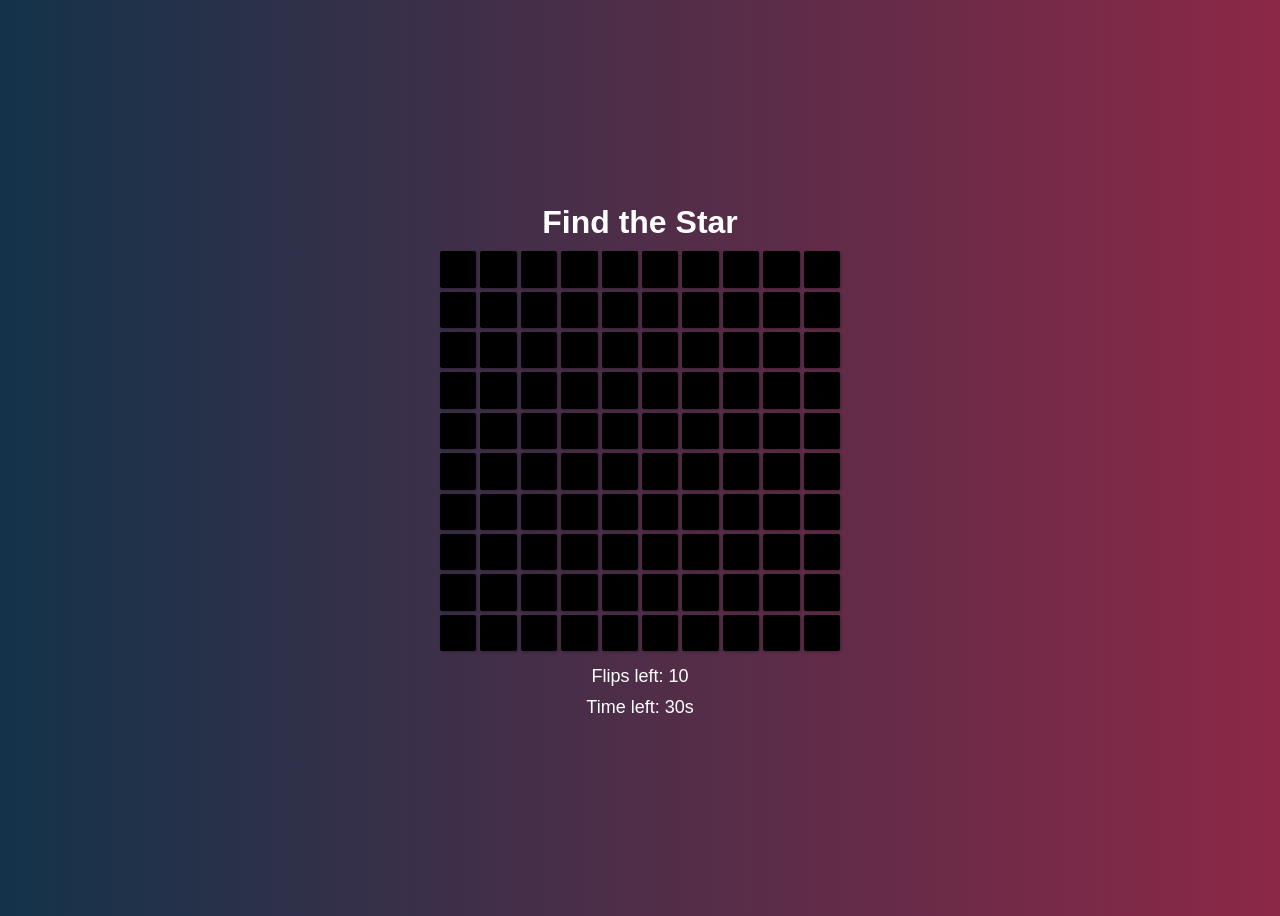
==== index.html @ d3c87df3 "Add initial HTML structure for Flip the Tile Game" ====
<!DOCTYPE html>
<html lang="en">
<head>
  <meta charset="UTF-8" />
  <meta name="viewport" content="width=device-width, initial-scale=1.0" />
  <title>Flip the Tile Game - Strategic Edition</title>
  <link rel="stylesheet" href="styles.css" />
  <script src="app.js" defer></script>
</head>
<body>
  <h1>Find the Star</h1>
  <div id="game-board"></div>
  <div id="status">Flips left: 10</div>
  <div id="timer">Time left: 30s</div>
  <div id="hint"></div> <!-- Hint Area -->
  <button id="replay">Play Again</button>

  <audio id="flip-sound" src="sounds/coin-flip.mp3"></audio>
  <audio id="star-sound" src="sounds/shine.mp3"></audio>
  <audio id="fail-sound" src="sounds/error.mp3"></audio>

</body>
</html>
---- styles.css ----
body {
    font-family: Geneva, Verdana, sans-serif;
    background: linear-gradient(to right, #13334a, #8c2847);
    display: flex;
    flex-direction: column;
    align-items: center;
    justify-content: center; 
    min-height: 100vh;         
    padding: 20px;
    color: #333;
    box-sizing: border-box;
}
h1{
    margin-bottom: 10px; 
    color: white;
}

#game-board{
    display: grid;
    grid-template-columns: repeat(10, 1fr);
    gap: 4px;
    margin-bottom: 10px;
    width: 100%;
    max-width: 400px;
}

.tile{
    aspect-ratio: 1;
    background-color: black;
    display: flex;
    align-items: center;
    justify-content: center;
    cursor: pointer;
    font-weight: bold;
    color: #333;
    border-radius: 2px;
    box-shadow: 1px 1px 3px rgba(0,0,0,0.3);
    transition: all 0.2s ease;
    font-size: 16px;
}

.tile:hover{
    transform: scale(1.05);
  }

.flipped{
    background-color: white;
    cursor: default;
    color: #333;
}
  
.green-tile.flipped { background-color: #a8e6a1; }
.blue-tile.flipped { background-color: #add8e6; }
.star-glow {
    background-color: gold !important;
    animation: glow 1s ease infinite alternate;
}
  
@keyframes glow{
    from { box-shadow: 0 0 5px gold; }
    to { box-shadow: 0 0 15px gold; }
}
  
#status, #timer{
    font-size: 18px;
    margin: 5px;
    color: white;
}
  
#replay {
    display: none;
    padding: 10px 20px;
    background-color: #007bff;
    color: white;
    border: none;
    border-radius: 5px;
    cursor: pointer;
    margin-top: 10px;
  }
  
#replay:hover {
    background-color: #0056b3;
  }
  
#hint {
    font-size: 16px;
    margin-top: 10px;
    color: white;
  }

@media (max-width: 500px) {
    #game-board {
      max-width: 90vw;
      grid-template-columns: repeat(10, 1fr);
    }
}
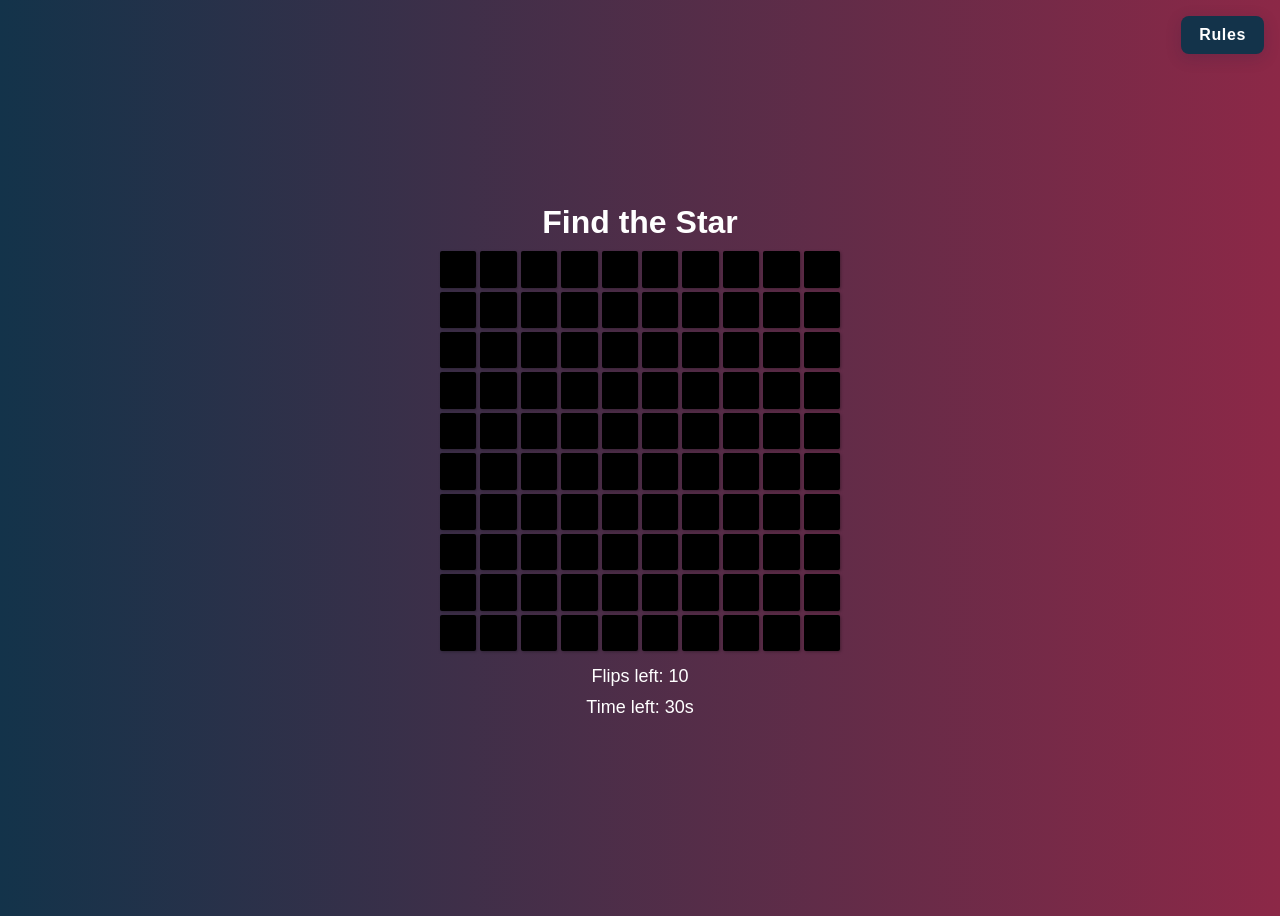
==== commit 33c1284b: "Refactored CSS and updated modal behavior" ====
--- a/index.html
+++ b/index.html
@@ -9,6 +9,27 @@
 </head>
 <body>
   <h1>Find the Star</h1>
+  
+  <!-- Rules Button and Modal -->
+  <button id="rules-btn" class="rules-btn" aria-label="Show Rules">Rules</button>
+
+  <div id="rules-modal" class="rules-modal">
+    <div class="rules-modal-content">
+      <button id="close-rules" class="close-rules" aria-label="Close Rules">×</button>
+      <h2>How to Play</h2>
+      <ul>
+        <li>Flip tiles to find the hidden <strong>star</strong>.</li>
+        <li>You have <strong>10 flips</strong> and <strong>30 seconds</strong> to find it.</li>
+        <li>Each tile flip reveals a hint showing the distance to the star.</li>
+        <li><strong>Green tiles</strong> also flip their adjacent top, bottom, left, and right tiles.</li>
+        <li><strong>Blue tiles</strong> also flip their diagonal neighbors.</li>
+        <li>Use logic and hints to narrow down the star's location.</li>
+        <li>Click <strong>"Play Again"</strong> to restart the game.</li>
+        <li>Good luck!</li>
+      </ul>
+    </div>
+  </div>
+
   <div id="game-board"></div>
   <div id="status">Flips left: 10</div>
   <div id="timer">Time left: 30s</div>
--- a/styles.css
+++ b/styles.css
@@ -1,96 +1,207 @@
 body {
-    font-family: Geneva, Verdana, sans-serif;
-    background: linear-gradient(to right, #13334a, #8c2847);
-    display: flex;
-    flex-direction: column;
-    align-items: center;
-    justify-content: center; 
-    min-height: 100vh;         
-    padding: 20px;
-    color: #333;
-    box-sizing: border-box;
-}
-h1{
-    margin-bottom: 10px; 
-    color: white;
-}
-
-#game-board{
-    display: grid;
+  font-family: Geneva, Verdana, sans-serif;
+  background: linear-gradient(to right, #13334a, #8c2847);
+  display: flex;
+  flex-direction: column;
+  align-items: center;
+  justify-content: center;
+  min-height: 100vh;
+  padding: 20px;
+  color: #333;
+  box-sizing: border-box;
+}
+
+h1 {
+  margin-bottom: 10px;
+  color: white;
+}
+
+#game-board {
+  display: grid;
+  grid-template-columns: repeat(10, 1fr);
+  gap: 4px;
+  margin-bottom: 10px;
+  width: 100%;
+  max-width: 400px;
+}
+
+.tile {
+  aspect-ratio: 1;
+  background-color: black;
+  display: flex;
+  align-items: center;
+  justify-content: center;
+  cursor: pointer;
+  font-weight: bold;
+  color: #333;
+  border-radius: 2px;
+  box-shadow: 1px 1px 3px rgba(0, 0, 0, 0.3);
+  transition: all 0.2s ease;
+  font-size: 16px;
+}
+
+.tile:hover {
+  transform: scale(1.05);
+}
+
+.flipped {
+  background-color: white;
+  cursor: default;
+  color: #333;
+}
+
+.green-tile.flipped {
+  background-color: #a8e6a1;
+}
+
+.blue-tile.flipped {
+  background-color: #add8e6;
+}
+
+.star-glow {
+  background-color: gold !important;
+  animation: glow 1s ease infinite alternate;
+}
+
+@keyframes glow {
+  from { box-shadow: 0 0 5px gold; }
+  to { box-shadow: 0 0 15px gold; }
+}
+
+#status, #timer, #hint {
+  font-size: 18px;
+  margin: 5px;
+  color: white;
+}
+
+#replay {
+  padding: 10px 18px;
+  font-size: 1rem;
+  border-radius: 8px;
+  border: none;
+  background: #13334a;
+  color: #fff;
+  box-shadow: 0 4px 16px rgba(20, 30, 60, 0.18);
+  font-weight: 600;
+  letter-spacing: 0.04em;
+  transition: background 0.2s, transform 0.15s;
+  outline: none;
+}
+
+#replay:hover {
+  background-color: #8c2847;
+}
+
+/* Rules Button */
+.rules-btn {
+  position: fixed;
+  top: 16px;
+  right: 16px;
+  z-index: 1000;
+  padding: 10px 18px;
+  font-size: 1rem;
+  border-radius: 8px;
+  border: none;
+  background: #13334a;
+  color: #fff;
+  box-shadow: 0 4px 16px rgba(20, 30, 60, 0.18);
+  font-weight: 600;
+  letter-spacing: 0.04em;
+  transition: background 0.2s, transform 0.15s;
+  outline: none;
+}
+
+.rules-btn:hover,
+.rules-btn:focus {
+  transform: translateY(-2px) scale(1.04);
+  box-shadow: 0 6px 24px rgba(140, 40, 71, 0.18);
+}
+
+.rules-modal {
+  display: none;
+  position: fixed;
+  top: 0;
+  left: 0;
+  width: 100vw;
+  height: 100vh;
+  background: rgba(19, 51, 74, 0.82);
+  z-index: 2000;
+  align-items: center;
+  justify-content: center;
+  animation: modalFadeIn 0.3s;
+}
+
+@keyframes modalFadeIn {
+  from { opacity: 0; }
+  to { opacity: 1; }
+}
+
+.rules-modal-content {
+  background: linear-gradient(120deg, #13334a 80%, #8c2847 100%);
+  color: #fff;
+  border-radius: 18px;
+  box-shadow: 0 8px 32px rgba(19, 51, 74, 0.25);
+  padding: 32px 28px 24px;
+  max-width: 370px;
+  width: 90vw;
+  position: relative;
+  animation: modalPopIn 0.25s;
+}
+
+@keyframes modalPopIn {
+  from { transform: scale(0.95); opacity: 0; }
+  to { transform: scale(1); opacity: 1; }
+}
+
+.close-rules {
+  position: absolute;
+  top: 14px;
+  right: 18px;
+  background: none;
+  border: none;
+  font-size: 2rem;
+  color: #ffd700;
+  cursor: pointer;
+  transition: color 0.18s;
+}
+
+.close-rules:hover,
+.close-rules:focus {
+  color: #fff;
+}
+
+.rules-modal-content h2 {
+  margin-top: 0;
+  margin-bottom: 12px;
+  font-size: 1.35rem;
+  color: #ffd700;
+  letter-spacing: 0.02em;
+  font-weight: 700;
+}
+
+.rules-modal-content ul {
+  padding-left: 1.3em;
+  font-size: 1.04rem;
+  line-height: 1.6;
+  color: #f5f5f5;
+}
+
+.rules-modal-content li {
+  margin-bottom: 7px;
+}
+
+.rules-modal-content strong {
+  color: #ffd700;
+}
+
+@media (max-width: 500px) {
+  #game-board {
+    max-width: 90vw;
     grid-template-columns: repeat(10, 1fr);
-    gap: 4px;
-    margin-bottom: 10px;
-    width: 100%;
-    max-width: 400px;
-}
-
-.tile{
-    aspect-ratio: 1;
-    background-color: black;
-    display: flex;
-    align-items: center;
-    justify-content: center;
-    cursor: pointer;
-    font-weight: bold;
-    color: #333;
-    border-radius: 2px;
-    box-shadow: 1px 1px 3px rgba(0,0,0,0.3);
-    transition: all 0.2s ease;
-    font-size: 16px;
-}
-
-.tile:hover{
-    transform: scale(1.05);
   }
 
-.flipped{
-    background-color: white;
-    cursor: default;
-    color: #333;
-}
-  
-.green-tile.flipped { background-color: #a8e6a1; }
-.blue-tile.flipped { background-color: #add8e6; }
-.star-glow {
-    background-color: gold !important;
-    animation: glow 1s ease infinite alternate;
-}
-  
-@keyframes glow{
-    from { box-shadow: 0 0 5px gold; }
-    to { box-shadow: 0 0 15px gold; }
-}
-  
-#status, #timer{
-    font-size: 18px;
-    margin: 5px;
-    color: white;
-}
-  
-#replay {
-    display: none;
-    padding: 10px 20px;
-    background-color: #007bff;
-    color: white;
-    border: none;
-    border-radius: 5px;
-    cursor: pointer;
-    margin-top: 10px;
+  .rules-modal-content {
+    padding: 18px 8vw 16px;
+    max-width: 98vw;
   }
-  
-#replay:hover {
-    background-color: #0056b3;
-  }
-  
-#hint {
-    font-size: 16px;
-    margin-top: 10px;
-    color: white;
-  }
-
-@media (max-width: 500px) {
-    #game-board {
-      max-width: 90vw;
-      grid-template-columns: repeat(10, 1fr);
-    }
 }
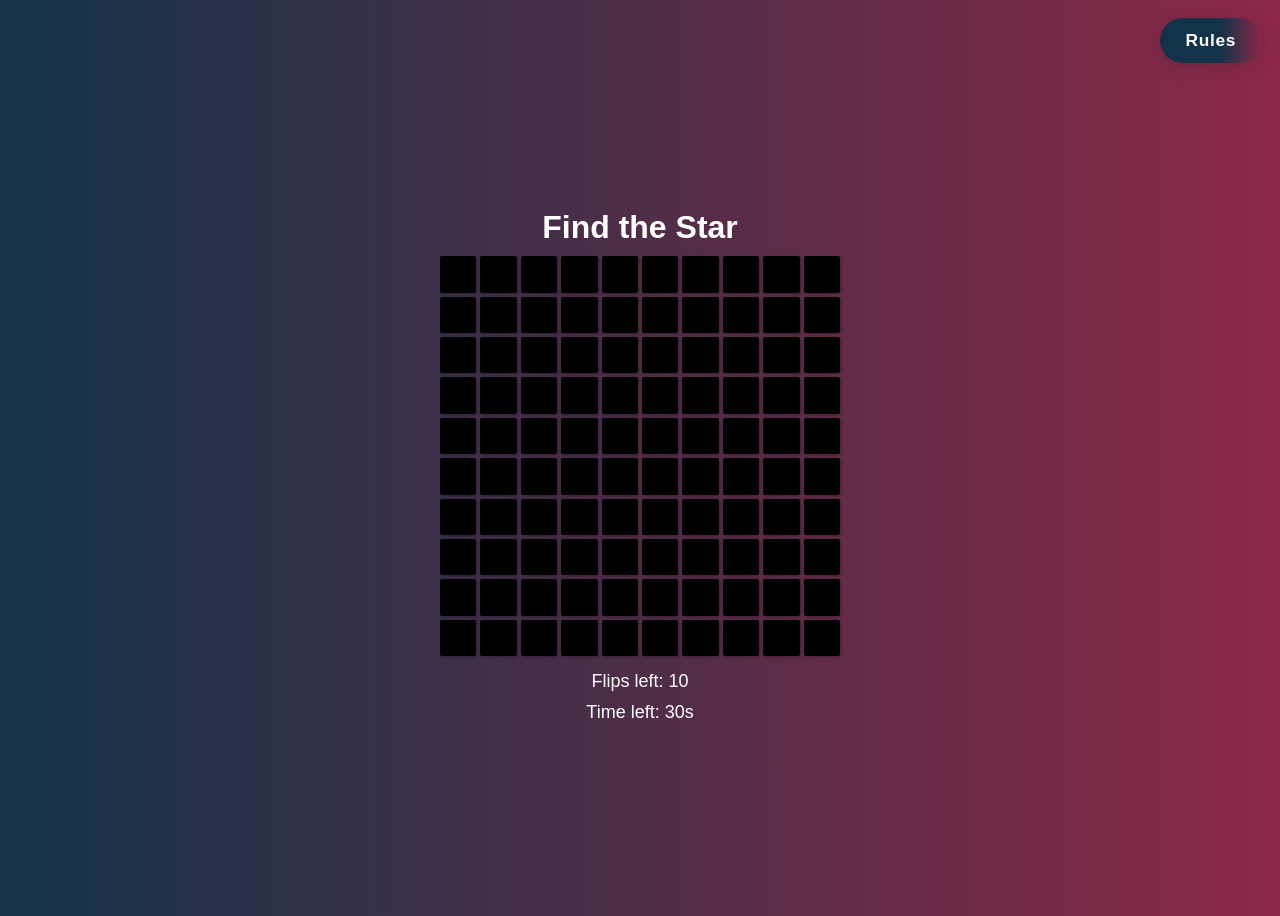
==== commit 0e81e240: "Debugged" ====
--- a/index.html
+++ b/index.html
@@ -15,7 +15,10 @@
 
   <div id="rules-modal" class="rules-modal">
     <div class="rules-modal-content">
-      <button id="close-rules" class="close-rules" aria-label="Close Rules">×</button>
+      <!-- ACCESSIBILITY FIX: Hide the visual 'x' from screen readers -->
+      <button id="close-rules" class="close-rules" aria-label="Close Rules">
+        <span aria-hidden="true">×</span>
+      </button>
       <h2>How to Play</h2>
       <ul>
         <li>Flip tiles to find the hidden <strong>star</strong>.</li>
@@ -33,7 +36,7 @@
   <div id="game-board"></div>
   <div id="status">Flips left: 10</div>
   <div id="timer">Time left: 30s</div>
-  <div id="hint"></div> <!-- Hint Area -->
+  <div id="hint"></div>
   <button id="replay">Play Again</button>
 
   <audio id="flip-sound" src="sounds/coin-flip.mp3"></audio>
--- a/styles.css
+++ b/styles.css
@@ -1,207 +1,245 @@
 body {
-  font-family: Geneva, Verdana, sans-serif;
-  background: linear-gradient(to right, #13334a, #8c2847);
-  display: flex;
-  flex-direction: column;
-  align-items: center;
-  justify-content: center;
-  min-height: 100vh;
-  padding: 20px;
-  color: #333;
-  box-sizing: border-box;
+    font-family: Geneva, Verdana, sans-serif;
+    background: linear-gradient(to right, #13334a, #8c2847);
+    display: flex;
+    flex-direction: column;
+    align-items: center;
+    justify-content: center;
+    min-height: 100vh;
+    padding: 20px;
+    color: #333;
+    box-sizing: border-box;
+    overflow-x: hidden; /* Prevent horizontal scroll */
 }
 
 h1 {
-  margin-bottom: 10px;
-  color: white;
+    margin-bottom: 10px;
+    color: white;
 }
 
 #game-board {
-  display: grid;
-  grid-template-columns: repeat(10, 1fr);
-  gap: 4px;
-  margin-bottom: 10px;
-  width: 100%;
-  max-width: 400px;
+    display: grid;
+    grid-template-columns: repeat(10, 1fr);
+    gap: 4px;
+    margin-bottom: 10px;
+    width: 100%;
+    max-width: 400px;
 }
 
 .tile {
-  aspect-ratio: 1;
-  background-color: black;
-  display: flex;
-  align-items: center;
-  justify-content: center;
-  cursor: pointer;
-  font-weight: bold;
-  color: #333;
-  border-radius: 2px;
-  box-shadow: 1px 1px 3px rgba(0, 0, 0, 0.3);
-  transition: all 0.2s ease;
-  font-size: 16px;
+    aspect-ratio: 1;
+    background-color: black;
+    display: flex;
+    align-items: center;
+    justify-content: center;
+    cursor: pointer;
+    font-weight: bold;
+    color: #333;
+    border-radius: 2px;
+    box-shadow: 1px 1px 3px rgba(0, 0, 0, 0.3);
+    transition: all 0.2s ease;
+    font-size: 16px;
 }
 
 .tile:hover {
-  transform: scale(1.05);
+    transform: scale(1.05);
 }
 
 .flipped {
-  background-color: white;
-  cursor: default;
-  color: #333;
-}
-
+    background-color: white;
+    cursor: default;
+    color: #333;
+}
+
+/* These styles only apply when a tile is both flipped AND has the type class */
 .green-tile.flipped {
-  background-color: #a8e6a1;
+    background-color: #a8e6a1;
 }
 
 .blue-tile.flipped {
-  background-color: #add8e6;
+    background-color: #add8e6;
 }
 
 .star-glow {
-  background-color: gold !important;
-  animation: glow 1s ease infinite alternate;
+    background-color: gold !important;
+    animation: glow 1s ease infinite alternate;
 }
 
 @keyframes glow {
-  from { box-shadow: 0 0 5px gold; }
-  to { box-shadow: 0 0 15px gold; }
-}
-
-#status, #timer, #hint {
-  font-size: 18px;
-  margin: 5px;
-  color: white;
-}
-
-#replay {
-  padding: 10px 18px;
-  font-size: 1rem;
-  border-radius: 8px;
-  border: none;
-  background: #13334a;
-  color: #fff;
-  box-shadow: 0 4px 16px rgba(20, 30, 60, 0.18);
-  font-weight: 600;
-  letter-spacing: 0.04em;
-  transition: background 0.2s, transform 0.15s;
-  outline: none;
-}
-
-#replay:hover {
-  background-color: #8c2847;
-}
-
-/* Rules Button */
+    from {
+        box-shadow: 0 0 5px gold;
+    }
+
+    to {
+        box-shadow: 0 0 15px gold;
+    }
+}
+
+/* Redesigned Rules Button */
 .rules-btn {
-  position: fixed;
-  top: 16px;
-  right: 16px;
-  z-index: 1000;
-  padding: 10px 18px;
-  font-size: 1rem;
-  border-radius: 8px;
-  border: none;
-  background: #13334a;
-  color: #fff;
-  box-shadow: 0 4px 16px rgba(20, 30, 60, 0.18);
-  font-weight: 600;
-  letter-spacing: 0.04em;
-  transition: background 0.2s, transform 0.15s;
-  outline: none;
+    position: fixed;
+    top: 18px;
+    right: 18px;
+    z-index: 1000;
+    padding: 12px 26px;
+    font-size: 1.08rem;
+    border-radius: 24px;
+    border: none;
+    background: linear-gradient(90deg, #13334a 60%, #8c2847 100%);
+    color: #fff;
+    box-shadow: 0 4px 16px rgba(20, 30, 60, 0.18);
+    font-weight: 600;
+    letter-spacing: 0.04em;
+    transition: background 0.2s, transform 0.15s;
+    outline: none;
+    cursor: pointer;
 }
 
 .rules-btn:hover,
 .rules-btn:focus {
-  transform: translateY(-2px) scale(1.04);
-  box-shadow: 0 6px 24px rgba(140, 40, 71, 0.18);
-}
-
+    background: linear-gradient(90deg, #8c2847 60%, #13334a 100%);
+    transform: translateY(-2px) scale(1.04);
+    box-shadow: 0 6px 24px rgba(140, 40, 71, 0.18);
+}
+
+/* Redesigned Modal Overlay */
 .rules-modal {
-  display: none;
-  position: fixed;
-  top: 0;
-  left: 0;
-  width: 100vw;
-  height: 100vh;
-  background: rgba(19, 51, 74, 0.82);
-  z-index: 2000;
-  align-items: center;
-  justify-content: center;
-  animation: modalFadeIn 0.3s;
+    display: none;
+    position: fixed;
+    top: 0;
+    left: 0;
+    width: 100%;
+    height: 100%;
+    background: rgba(19, 51, 74, 0.82);
+    z-index: 2000;
+    align-items: center;
+    justify-content: center;
+    animation: modalFadeIn 0.3s;
 }
 
 @keyframes modalFadeIn {
-  from { opacity: 0; }
-  to { opacity: 1; }
-}
-
+    from {
+        opacity: 0;
+    }
+
+    to {
+        opacity: 1;
+    }
+}
+
+/* Modal Content Box */
 .rules-modal-content {
-  background: linear-gradient(120deg, #13334a 80%, #8c2847 100%);
-  color: #fff;
-  border-radius: 18px;
-  box-shadow: 0 8px 32px rgba(19, 51, 74, 0.25);
-  padding: 32px 28px 24px;
-  max-width: 370px;
-  width: 90vw;
-  position: relative;
-  animation: modalPopIn 0.25s;
+    background: linear-gradient(120deg, #13334a 80%, #8c2847 100%);
+    color: #fff;
+    border-radius: 18px;
+    box-shadow: 0 8px 32px rgba(19, 51, 74, 0.25);
+    padding: 32px 28px 24px 28px;
+    max-width: 90%;
+    width: auto;
+    position: relative;
+    animation: modalPopIn 0.25s;
+    max-height: 90%;
+    overflow-y: auto;
 }
 
 @keyframes modalPopIn {
-  from { transform: scale(0.95); opacity: 0; }
-  to { transform: scale(1); opacity: 1; }
-}
-
+    from {
+        transform: scale(0.95);
+        opacity: 0;
+    }
+
+    to {
+        transform: scale(1);
+        opacity: 1;
+    }
+}
+
+/* Close Button */
 .close-rules {
-  position: absolute;
-  top: 14px;
-  right: 18px;
-  background: none;
-  border: none;
-  font-size: 2rem;
-  color: #ffd700;
-  cursor: pointer;
-  transition: color 0.18s;
+    position: absolute;
+    top: 14px;
+    right: 18px;
+    background: none;
+    border: none;
+    font-size: 2rem;
+    color: #ffd700;
+    cursor: pointer;
+    transition: color 0.18s;
+    line-height: 1; /* Helps with positioning */
+    padding: 0;
 }
 
 .close-rules:hover,
 .close-rules:focus {
-  color: #fff;
-}
-
+    color: #fff;
+}
+
+/* Modal Typography */
 .rules-modal-content h2 {
-  margin-top: 0;
-  margin-bottom: 12px;
-  font-size: 1.35rem;
-  color: #ffd700;
-  letter-spacing: 0.02em;
-  font-weight: 700;
+    margin-top: 0;
+    margin-bottom: 12px;
+    font-size: 1.35rem;
+    color: #ffd700;
+    letter-spacing: 0.02em;
+    font-weight: 700;
 }
 
 .rules-modal-content ul {
-  padding-left: 1.3em;
-  font-size: 1.04rem;
-  line-height: 1.6;
-  color: #f5f5f5;
+    padding-left: 1.3em;
+    font-size: 1.04rem;
+    line-height: 1.6;
+    color: #f5f5f5;
+    margin: 0;
 }
 
 .rules-modal-content li {
-  margin-bottom: 7px;
+    margin-bottom: 7px;
 }
 
 .rules-modal-content strong {
-  color: #ffd700;
-}
-
+    color: #ffd700;
+}
+
+#status,
+#timer,
+#hint {
+    font-size: 18px;
+    margin: 5px;
+    color: white;
+}
+
+#replay {
+    display: none;
+    padding: 10px 20px;
+    background-color: #13334a;
+    color: white;
+    border: none;
+    border-radius: 5px;
+    cursor: pointer;
+    margin-top: 10px;
+    font-size: 1rem;
+    transition: background-color 0.2s;
+}
+
+#replay:hover {
+    background-color: #1a4a6e;
+}
+
+#hint {
+    min-height: 22px; /* Prevent layout shift when hint appears */
+    margin-top: 10px;
+    font-style: italic;
+}
+
+
+/* Responsive Design */
 @media (max-width: 500px) {
-  #game-board {
-    max-width: 90vw;
-    grid-template-columns: repeat(10, 1fr);
-  }
-
-  .rules-modal-content {
-    padding: 18px 8vw 16px;
-    max-width: 98vw;
-  }
+    #game-board {
+        max-width: 95vw;
+    }
+
+    .rules-modal-content {
+        padding: 24px 6vw;
+        max-width: 95%;
+    }
 }
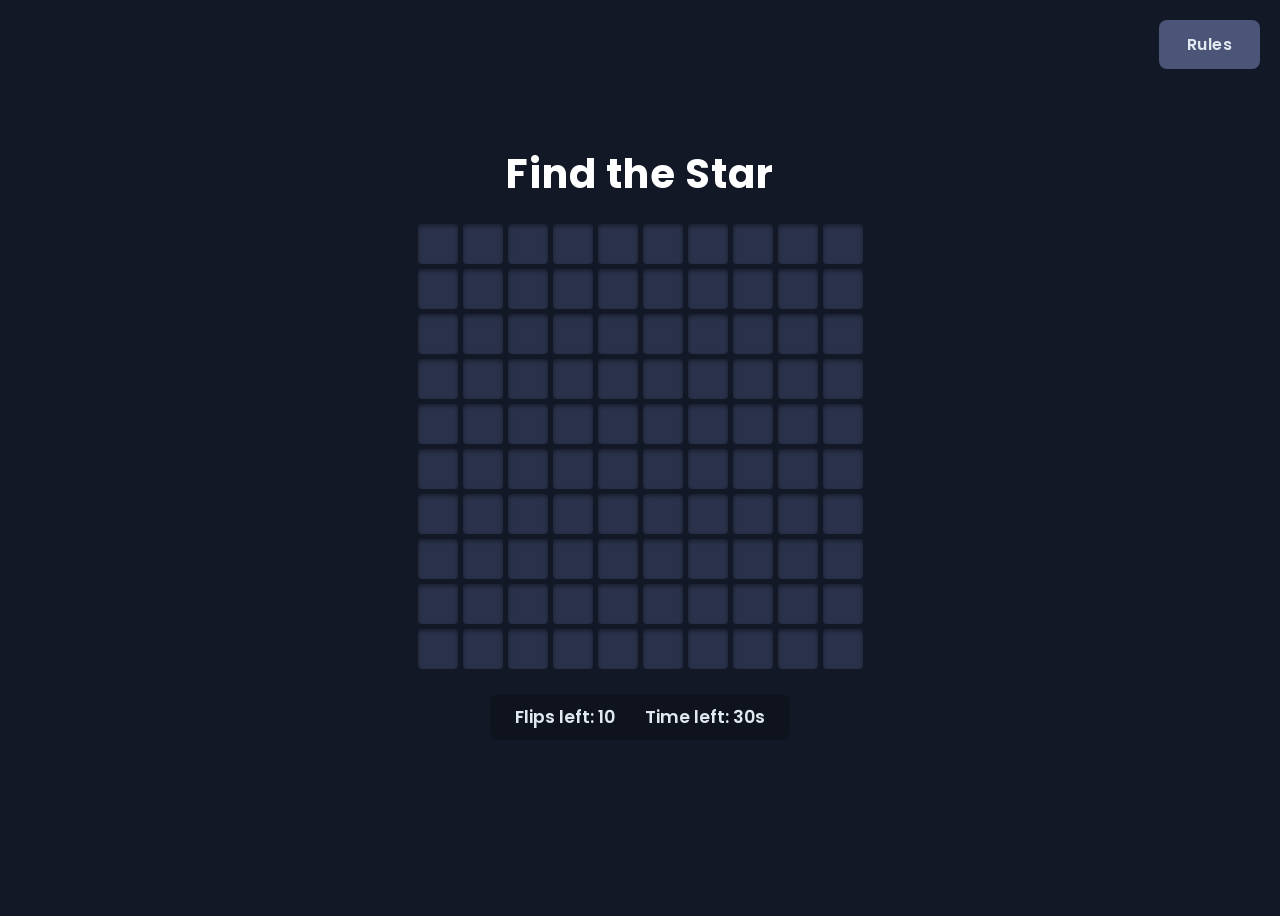
==== commit b65c7bdb: "Refactor" ====
--- a/index.html
+++ b/index.html
@@ -3,19 +3,23 @@
 <head>
   <meta charset="UTF-8" />
   <meta name="viewport" content="width=device-width, initial-scale=1.0" />
-  <title>Flip the Tile Game - Strategic Edition</title>
+  <title>Find the Star - Cosmic Edition</title>
+  
+  <!-- Google Fonts Link for 'Poppins' -->
+  <link rel="preconnect" href="https://fonts.googleapis.com">
+  <link rel="preconnect" href="https://fonts.gstatic.com" crossorigin>
+  <link href="https://fonts.googleapis.com/css2?family=Poppins:wght@400;600;700&display=swap" rel="stylesheet">
+  
   <link rel="stylesheet" href="styles.css" />
   <script src="app.js" defer></script>
 </head>
 <body>
   <h1>Find the Star</h1>
   
-  <!-- Rules Button and Modal -->
   <button id="rules-btn" class="rules-btn" aria-label="Show Rules">Rules</button>
 
   <div id="rules-modal" class="rules-modal">
     <div class="rules-modal-content">
-      <!-- ACCESSIBILITY FIX: Hide the visual 'x' from screen readers -->
       <button id="close-rules" class="close-rules" aria-label="Close Rules">
         <span aria-hidden="true">×</span>
       </button>
@@ -33,10 +37,17 @@
     </div>
   </div>
 
-  <div id="game-board"></div>
-  <div id="status">Flips left: 10</div>
-  <div id="timer">Time left: 30s</div>
+  <div id="game-board-container">
+    <div id="game-board"></div>
+  </div>
+
+  <!-- Grouped game info for better styling -->
+  <div class="game-info">
+      <div id="status">Flips left: 10</div>
+      <div id="timer">Time left: 30s</div>
+  </div>
   <div id="hint"></div>
+  
   <button id="replay">Play Again</button>
 
   <audio id="flip-sound" src="sounds/coin-flip.mp3"></audio>
--- a/styles.css
+++ b/styles.css
@@ -1,245 +1,250 @@
+/* --- Root Variables and Global Styles --- */
+:root {
+    --bg-color: #121826;
+    --tile-bg: #2a324b;
+    --tile-bg-flipped: #4a5578;
+    --font-color: #e2e8f0;
+    --accent-green: #22c55e;
+    --accent-blue: #3b82f6;
+    --accent-gold: #f59e0b;
+    --border-radius: 8px;
+    --tile-size: 40px; /* Base size for desktop */
+}
+
 body {
-    font-family: Geneva, Verdana, sans-serif;
-    background: linear-gradient(to right, #13334a, #8c2847);
+    font-family: 'Poppins', sans-serif;
+    background-color: var(--bg-color);
+    color: var(--font-color);
     display: flex;
     flex-direction: column;
     align-items: center;
     justify-content: center;
     min-height: 100vh;
     padding: 20px;
-    color: #333;
     box-sizing: border-box;
-    overflow-x: hidden; /* Prevent horizontal scroll */
+    -webkit-font-smoothing: antialiased;
+    -moz-osx-font-smoothing: grayscale;
 }
 
 h1 {
-    margin-bottom: 10px;
-    color: white;
+    font-size: 2.5rem;
+    font-weight: 700;
+    color: #fff;
+    margin-bottom: 20px;
+    letter-spacing: 1px;
+}
+
+/* --- Game Board & 3D Flip Mechanics --- */
+#game-board-container {
+    perspective: 1000px; /* Enables the 3D space for children */
 }
 
 #game-board {
     display: grid;
     grid-template-columns: repeat(10, 1fr);
-    gap: 4px;
-    margin-bottom: 10px;
-    width: 100%;
-    max-width: 400px;
+    gap: 5px;
+    margin-bottom: 25px;
 }
 
 .tile {
-    aspect-ratio: 1;
-    background-color: black;
+    width: var(--tile-size);
+    height: var(--tile-size);
+    position: relative; /* Necessary for the 3D transform */
+    transform-style: preserve-3d;
+    transition: transform 0.6s;
+    cursor: pointer;
+}
+
+/* Shared styles for the front and back faces of the tile */
+.tile::before, .tile::after {
+    content: '';
+    position: absolute;
+    top: 0; left: 0;
+    width: 100%; height: 100%;
+    backface-visibility: hidden; /* Hides the back of the element when it's not facing the screen */
+    border-radius: 4px;
     display: flex;
     align-items: center;
     justify-content: center;
+    font-size: 1.5rem;
+    font-weight: 600;
+}
+
+/* Front of the tile (visible by default) */
+.tile::before {
+    background-color: var(--tile-bg);
+    box-shadow: inset 0 2px 4px rgba(0, 0, 0, 0.4);
+}
+
+/* Back of the tile (visible after flip) */
+.tile::after {
+    background-color: var(--tile-bg-flipped);
+    box-shadow: 0 4px 15px rgba(0, 0, 0, 0.2);
+    transform: rotateY(180deg);
+    color: #fff;
+}
+
+/* This class on the main .tile div triggers the animation */
+.tile.flipped {
+    transform: rotateY(180deg);
+    cursor: default;
+}
+
+/* --- Special Tile Styling (applied to the back face) --- */
+.green-tile.flipped::after {
+    background-color: var(--accent-green);
+    box-shadow: 0 0 12px var(--accent-green), 0 0 20px var(--accent-green);
+}
+
+.blue-tile.flipped::after {
+    background-color: var(--accent-blue);
+    box-shadow: 0 0 12px var(--accent-blue), 0 0 20px var(--accent-blue);
+}
+
+.tile.star-glow::after {
+    content: '★'; /* The star character appears here */
+    background-color: var(--accent-gold);
+    animation: star-pulse 1.5s infinite;
+}
+
+@keyframes star-pulse {
+    0% { box-shadow: 0 0 10px var(--accent-gold), 0 0 15px var(--accent-gold); }
+    50% { box-shadow: 0 0 20px var(--accent-gold), 0 0 30px var(--accent-gold); }
+    100% { box-shadow: 0 0 10px var(--accent-gold), 0 0 15px var(--accent-gold); }
+}
+
+/* --- Game Info Panel (Status, Timer, Hint) --- */
+.game-info {
+    display: flex;
+    gap: 30px;
+    font-size: 1.1rem;
+    font-weight: 600;
+    background: rgba(0,0,0,0.2);
+    padding: 10px 25px;
+    border-radius: var(--border-radius);
+    margin-bottom: 15px;
+}
+
+#hint {
+    font-size: 1rem;
+    font-style: italic;
+    color: #9ca3af;
+    min-height: 24px; /* Prevent layout shift when hint text appears/disappears */
+    margin-bottom: 20px;
+    transition: color 0.3s;
+}
+
+/* --- Buttons and Modal --- */
+#replay, .rules-btn {
+    padding: 12px 28px;
+    font-size: 1rem;
+    font-weight: 600;
+    font-family: 'Poppins', sans-serif;
+    border-radius: var(--border-radius);
+    border: none;
     cursor: pointer;
-    font-weight: bold;
-    color: #333;
-    border-radius: 2px;
-    box-shadow: 1px 1px 3px rgba(0, 0, 0, 0.3);
-    transition: all 0.2s ease;
-    font-size: 16px;
-}
-
-.tile:hover {
-    transform: scale(1.05);
-}
-
-.flipped {
-    background-color: white;
-    cursor: default;
-    color: #333;
-}
-
-/* These styles only apply when a tile is both flipped AND has the type class */
-.green-tile.flipped {
-    background-color: #a8e6a1;
-}
-
-.blue-tile.flipped {
-    background-color: #add8e6;
-}
-
-.star-glow {
-    background-color: gold !important;
-    animation: glow 1s ease infinite alternate;
-}
-
-@keyframes glow {
-    from {
-        box-shadow: 0 0 5px gold;
-    }
-
-    to {
-        box-shadow: 0 0 15px gold;
-    }
-}
-
-/* Redesigned Rules Button */
+    transition: all 0.2s ease-in-out;
+    letter-spacing: 0.5px;
+}
+
+#replay {
+    display: none;
+    background-color: var(--accent-green);
+    color: #fff;
+}
+#replay:hover {
+    transform: translateY(-2px);
+    box-shadow: 0 5px 15px rgba(34, 197, 94, 0.4);
+}
+
 .rules-btn {
     position: fixed;
-    top: 18px;
-    right: 18px;
+    top: 20px;
+    right: 20px;
     z-index: 1000;
-    padding: 12px 26px;
-    font-size: 1.08rem;
-    border-radius: 24px;
-    border: none;
-    background: linear-gradient(90deg, #13334a 60%, #8c2847 100%);
-    color: #fff;
-    box-shadow: 0 4px 16px rgba(20, 30, 60, 0.18);
-    font-weight: 600;
-    letter-spacing: 0.04em;
-    transition: background 0.2s, transform 0.15s;
-    outline: none;
-    cursor: pointer;
-}
-
-.rules-btn:hover,
-.rules-btn:focus {
-    background: linear-gradient(90deg, #8c2847 60%, #13334a 100%);
-    transform: translateY(-2px) scale(1.04);
-    box-shadow: 0 6px 24px rgba(140, 40, 71, 0.18);
-}
-
-/* Redesigned Modal Overlay */
+    background-color: var(--tile-bg-flipped);
+    color: var(--font-color);
+}
+.rules-btn:hover {
+    background-color: #5d6b98;
+    transform: translateY(-2px);
+}
+
+/* Modal Styling */
 .rules-modal {
     display: none;
     position: fixed;
-    top: 0;
-    left: 0;
-    width: 100%;
-    height: 100%;
-    background: rgba(19, 51, 74, 0.82);
+    top: 0; left: 0;
+    width: 100%; height: 100%;
+    background: rgba(18, 24, 38, 0.85);
+    backdrop-filter: blur(5px);
     z-index: 2000;
     align-items: center;
     justify-content: center;
     animation: modalFadeIn 0.3s;
 }
 
-@keyframes modalFadeIn {
-    from {
-        opacity: 0;
-    }
-
-    to {
-        opacity: 1;
-    }
-}
-
-/* Modal Content Box */
+@keyframes modalFadeIn { from { opacity: 0; } to { opacity: 1; } }
+
 .rules-modal-content {
-    background: linear-gradient(120deg, #13334a 80%, #8c2847 100%);
-    color: #fff;
-    border-radius: 18px;
-    box-shadow: 0 8px 32px rgba(19, 51, 74, 0.25);
-    padding: 32px 28px 24px 28px;
-    max-width: 90%;
-    width: auto;
+    background: var(--tile-bg);
+    border: 1px solid var(--tile-bg-flipped);
+    border-radius: 12px;
+    box-shadow: 0 10px 30px rgba(0, 0, 0, 0.5);
+    padding: 30px;
+    max-width: 450px;
+    width: 90%;
     position: relative;
-    animation: modalPopIn 0.25s;
-    max-height: 90%;
-    overflow-y: auto;
-}
-
-@keyframes modalPopIn {
-    from {
-        transform: scale(0.95);
-        opacity: 0;
-    }
-
-    to {
-        transform: scale(1);
-        opacity: 1;
-    }
-}
-
-/* Close Button */
+}
+
+.rules-modal-content h2 {
+    color: var(--accent-gold);
+    margin-top: 0;
+    margin-bottom: 15px;
+}
+
+.rules-modal-content ul {
+    padding-left: 20px;
+    line-height: 1.7;
+}
+
+.rules-modal-content strong {
+    color: var(--accent-gold);
+    font-weight: 600;
+}
+
 .close-rules {
     position: absolute;
-    top: 14px;
-    right: 18px;
+    top: 15px;
+    right: 15px;
     background: none;
     border: none;
     font-size: 2rem;
-    color: #ffd700;
+    line-height: 1;
+    color: #9ca3af;
     cursor: pointer;
-    transition: color 0.18s;
-    line-height: 1; /* Helps with positioning */
-    padding: 0;
-}
-
-.close-rules:hover,
-.close-rules:focus {
-    color: #fff;
-}
-
-/* Modal Typography */
-.rules-modal-content h2 {
-    margin-top: 0;
-    margin-bottom: 12px;
-    font-size: 1.35rem;
-    color: #ffd700;
-    letter-spacing: 0.02em;
-    font-weight: 700;
-}
-
-.rules-modal-content ul {
-    padding-left: 1.3em;
-    font-size: 1.04rem;
-    line-height: 1.6;
-    color: #f5f5f5;
-    margin: 0;
-}
-
-.rules-modal-content li {
-    margin-bottom: 7px;
-}
-
-.rules-modal-content strong {
-    color: #ffd700;
-}
-
-#status,
-#timer,
-#hint {
-    font-size: 18px;
-    margin: 5px;
-    color: white;
-}
-
-#replay {
-    display: none;
-    padding: 10px 20px;
-    background-color: #13334a;
-    color: white;
-    border: none;
-    border-radius: 5px;
-    cursor: pointer;
-    margin-top: 10px;
-    font-size: 1rem;
-    transition: background-color 0.2s;
-}
-
-#replay:hover {
-    background-color: #1a4a6e;
-}
-
-#hint {
-    min-height: 22px; /* Prevent layout shift when hint appears */
-    margin-top: 10px;
-    font-style: italic;
-}
-
-
-/* Responsive Design */
+    transition: color 0.2s;
+}
+.close-rules:hover {
+    color: #fff;
+}
+
+/* --- Responsive Design --- */
 @media (max-width: 500px) {
-    #game-board {
-        max-width: 95vw;
-    }
-
-    .rules-modal-content {
-        padding: 24px 6vw;
-        max-width: 95%;
+    :root {
+        --tile-size: 32px;
+    }
+    h1 {
+        font-size: 2rem;
+    }
+    .game-info {
+        flex-direction: column;
+        gap: 5px;
+        text-align: center;
+    }
+}
+@media (max-width: 380px) {
+    :root {
+        --tile-size: 28px;
     }
 }
